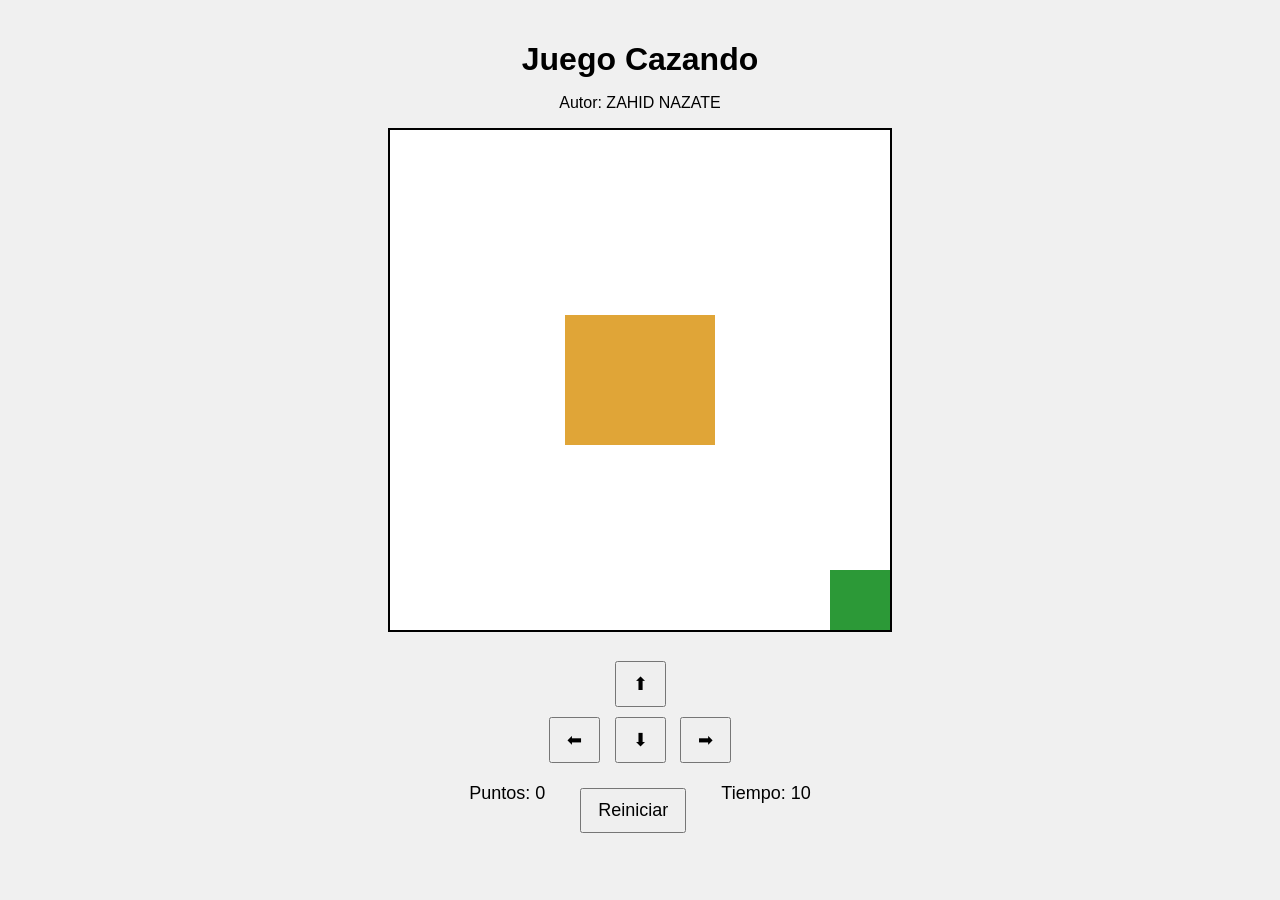
==== index.html @ 321ea27b "Cambio de nombre a html principal" ====
<!DOCTYPE html>
<html>

<head>
  <title>Juego Cazando</title>
  <link rel="stylesheet" href="cazando.css" />
</head>

<body onload = "iniciarJuego()">

  <h1>Juego Cazando</h1>
  <p>Autor: ZAHID NAZATE</p>
  <canvas id="areaJuego" width="500" height="500"></canvas>


  <div class="controles">
    <button onclick="moverArriba()">⬆</button>
    <br>
    <button onclick="moverIzquierda()">⬅</button>
    <button onclick="moverAbajo()">⬇</button>
    <button onclick="moverDerecha()">➡</button>
  </div>


  <div class="panel">
    <span>Puntos: <span id="puntos">0</span></span>
    <button onclick="reiniciar()">Reiniciar</button>
    <span>Tiempo: <span id="tiempo">10</span></span>
  </div>

  <p id="mensaje"></p>

  <script src="cazando.js"></script>
  <script src="utilitarios.js"></script>
</body>

</html>
---- cazando.css ----
body {
  text-align: center;
  font-family: Arial, sans-serif;
  background: #f0f0f0;
  margin: 0;
  padding: 20px;
}

h1 {
  margin-bottom: 5px;
}

.panel {
  margin: 15px 0;
  font-size: 18px;
  display: flex;
  justify-content: center;
  gap: 30px;
}

canvas {
  background: white;
  border: 2px solid black;
}

.controles {
  margin-top: 20px;
}

button {
  margin: 5px;
  padding: 10px 16px;
  font-size: 18px;
  cursor: pointer;
}

#mensaje {
  font-size: 20px;
  font-weight: bold;
  color: darkred;
  margin-top: 15px;
}
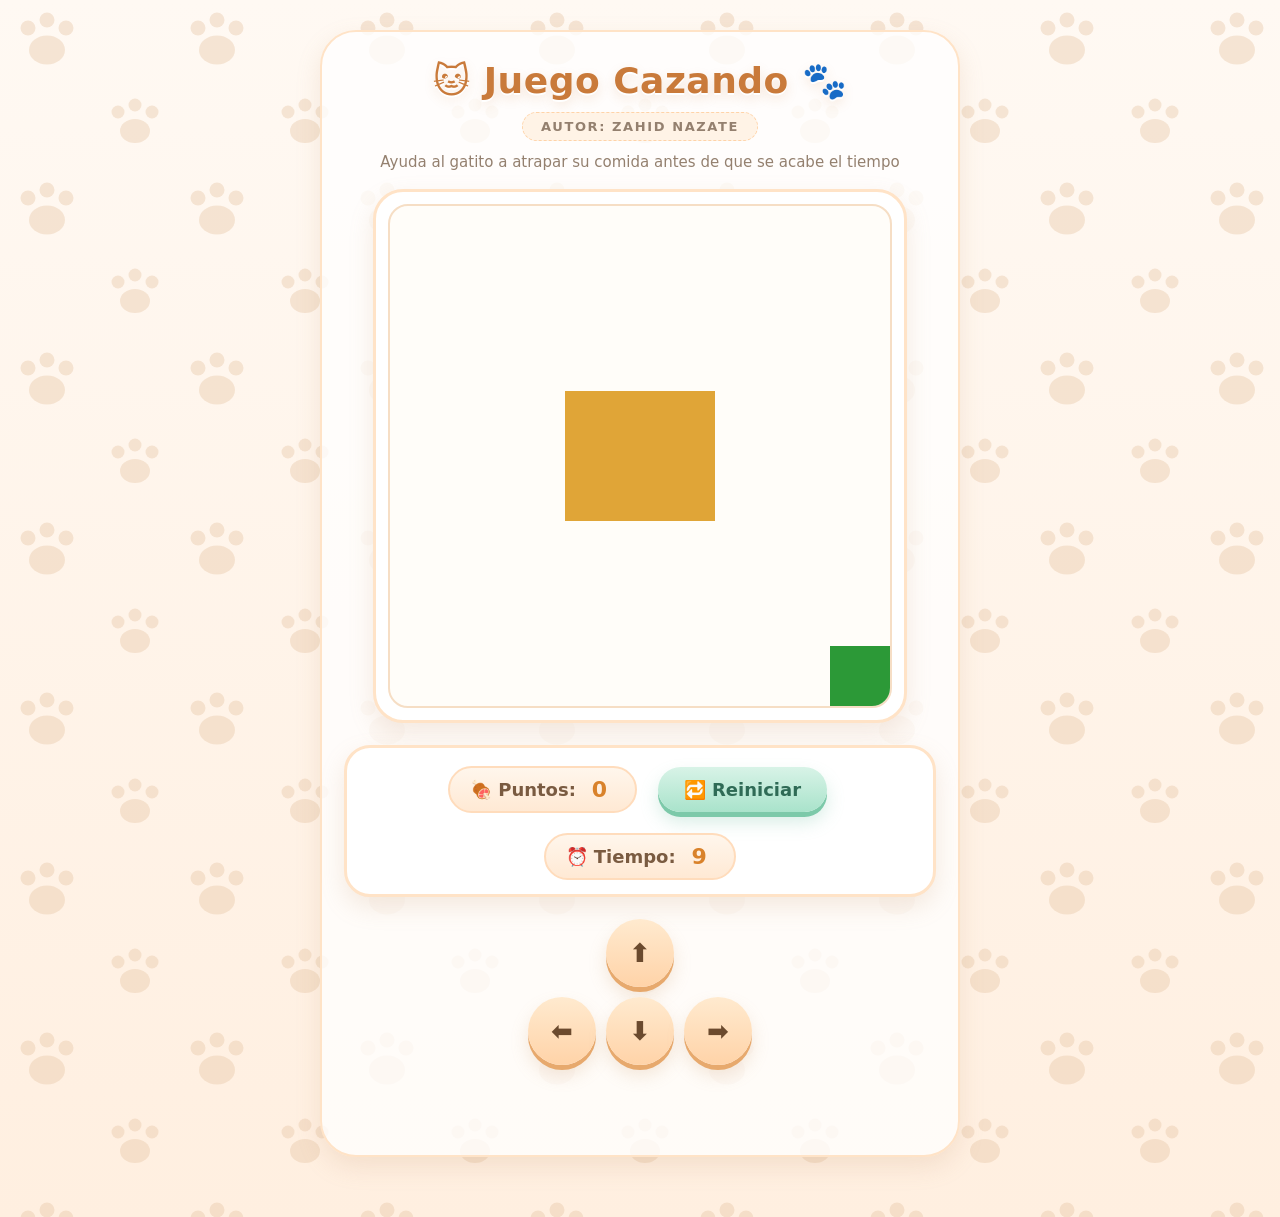
==== commit edb04c71: "Mejora visual 1 con IA" ====
--- a/index.html
+++ b/index.html
@@ -1,34 +1,44 @@
 <!DOCTYPE html>
-<html>
+<html lang="es">
 
 <head>
+  <meta charset="UTF-8" />
+  <meta name="viewport" content="width=device-width, initial-scale=1.0" />
   <title>Juego Cazando</title>
   <link rel="stylesheet" href="cazando.css" />
 </head>
 
-<body onload = "iniciarJuego()">
+<body onload="iniciarJuego()">
 
-  <h1>Juego Cazando</h1>
-  <p>Autor: ZAHID NAZATE</p>
-  <canvas id="areaJuego" width="500" height="500"></canvas>
+  <main class="contenedor">
 
+    <header class="encabezado">
+      <h1>🐱 Juego Cazando 🐾</h1>
+      <p class="autor">Autor: ZAHID NAZATE</p>
+      <p class="subtitulo">Ayuda al gatito a atrapar su comida antes de que se acabe el tiempo</p>
+    </header>
 
-  <div class="controles">
-    <button onclick="moverArriba()">⬆</button>
-    <br>
-    <button onclick="moverIzquierda()">⬅</button>
-    <button onclick="moverAbajo()">⬇</button>
-    <button onclick="moverDerecha()">➡</button>
-  </div>
+    <section class="zona-juego">
+      <canvas id="areaJuego" width="500" height="500"></canvas>
+    </section>
 
+    <div class="panel">
+      <span class="marcador">🍖 Puntos: <span id="puntos">0</span></span>
+      <button class="boton-reiniciar" onclick="reiniciar()">🔁 Reiniciar</button>
+      <span class="marcador">⏰ Tiempo: <span id="tiempo">10</span></span>
+    </div>
 
-  <div class="panel">
-    <span>Puntos: <span id="puntos">0</span></span>
-    <button onclick="reiniciar()">Reiniciar</button>
-    <span>Tiempo: <span id="tiempo">10</span></span>
-  </div>
+    <div class="controles">
+      <button class="boton-flecha" onclick="moverArriba()">⬆</button>
+      <br>
+      <button class="boton-flecha" onclick="moverIzquierda()">⬅</button>
+      <button class="boton-flecha" onclick="moverAbajo()">⬇</button>
+      <button class="boton-flecha" onclick="moverDerecha()">➡</button>
+    </div>
 
-  <p id="mensaje"></p>
+    <p id="mensaje"></p>
+
+  </main>
 
   <script src="cazando.js"></script>
   <script src="utilitarios.js"></script>
--- a/cazando.css
+++ b/cazando.css
@@ -1,42 +1,290 @@
+/* =========================================================
+   Juego Cazando — Identidad visual "mascotas"
+   Paleta clara: crema, melocotón, menta y coral suave
+   ========================================================= */
+
+:root {
+  --fondo: #FFF9F3;
+  --fondo-2: #FFEFE0;
+  --blanco: #FFFFFF;
+  --crema-borde: #FFE3C7;
+  --melocoton: #FFD3A8;
+  --naranja: #F2A35E;
+  --naranja-osc: #D9822B;
+  --menta: #C9EEDD;
+  --menta-osc: #63BE9B;
+  --texto: #5B4636;
+  --texto-suave: #94806F;
+  --coral: #E4694F;
+  --sombra-suave: 0 10px 24px rgba(196, 152, 110, .18);
+  --sombra-boton: 0 10px 18px rgba(200, 150, 100, .22);
+}
+
+* {
+  box-sizing: border-box;
+}
+
 body {
+  margin: 0;
+  padding: 30px 16px 60px;
+  min-height: 100vh;
   text-align: center;
-  font-family: Arial, sans-serif;
-  background: #f0f0f0;
+  font-family: "Trebuchet MS", "Segoe UI", system-ui, -apple-system, sans-serif;
+  color: var(--texto);
+  background-color: var(--fondo);
+  background-image:
+    url("data:image/svg+xml,%3Csvg xmlns='http://www.w3.org/2000/svg' width='170' height='170' viewBox='0 0 170 170'%3E%3Cg fill='%23E7C6A4' fill-opacity='0.4'%3E%3Ccircle cx='28' cy='28' r='7.5'/%3E%3Ccircle cx='47' cy='20' r='7.5'/%3E%3Ccircle cx='66' cy='28' r='7.5'/%3E%3Cellipse cx='47' cy='50' rx='18' ry='14.5'/%3E%3Ccircle cx='118' cy='112' r='6.5'/%3E%3Ccircle cx='135' cy='105' r='6.5'/%3E%3Ccircle cx='152' cy='112' r='6.5'/%3E%3Cellipse cx='135' cy='131' rx='15' ry='12'/%3E%3C/g%3E%3C/svg%3E"),
+    linear-gradient(180deg, #FFF9F3 0%, #FFEFE0 100%);
+  background-repeat: repeat, no-repeat;
+  background-size: 170px 170px, cover;
+}
+
+/* ---------- Tarjeta contenedora ---------- */
+.contenedor {
+  max-width: 640px;
+  margin: 0 auto;
+  padding: 28px 22px 34px;
+  background: rgba(255, 255, 255, .78);
+  border: 2px solid var(--crema-borde);
+  border-radius: 36px;
+  box-shadow: var(--sombra-suave);
+}
+
+/* ---------- Encabezado ---------- */
+.encabezado {
+  margin-bottom: 4px;
+}
+
+h1 {
+  margin: 0 0 10px;
+  font-size: clamp(26px, 5vw, 36px);
+  letter-spacing: .5px;
+  color: #C97A3A;
+  text-shadow: 0 2px 0 #FFFFFF, 0 5px 12px rgba(201, 122, 58, .18);
+}
+
+.autor {
+  display: inline-block;
   margin: 0;
-  padding: 20px;
-}
-
-h1 {
-  margin-bottom: 5px;
-}
-
+  padding: 6px 18px;
+  font-size: 13px;
+  font-weight: bold;
+  letter-spacing: 1.6px;
+  text-transform: uppercase;
+  color: var(--texto-suave);
+  background: #FFF3E6;
+  border: 1.5px dashed var(--melocoton);
+  border-radius: 999px;
+}
+
+.subtitulo {
+  margin: 12px 0 0;
+  font-size: 15px;
+  color: var(--texto-suave);
+}
+
+/* ---------- Zona de juego ---------- */
+.zona-juego {
+  width: fit-content;
+  max-width: 100%;
+  margin: 18px auto 0;
+  padding: 12px;
+  line-height: 0;
+  background: var(--blanco);
+  border: 3px solid var(--crema-borde);
+  border-radius: 30px;
+  box-shadow: var(--sombra-suave);
+}
+
+canvas {
+  display: block;
+  max-width: 100%;
+  height: auto;
+  background: #FFFDF9;
+  border: 2px solid #F6DEC5;
+  border-radius: 20px;
+}
+
+/* ---------- Panel de puntos / tiempo ---------- */
 .panel {
-  margin: 15px 0;
+  display: flex;
+  flex-wrap: wrap;
+  align-items: center;
+  justify-content: center;
+  gap: 16px;
+  margin: 22px auto 0;
+  padding: 14px 18px;
   font-size: 18px;
-  display: flex;
-  justify-content: center;
-  gap: 30px;
-}
-
-canvas {
-  background: white;
-  border: 2px solid black;
-}
-
-.controles {
-  margin-top: 20px;
-}
-
+  background: var(--blanco);
+  border: 3px solid var(--crema-borde);
+  border-radius: 26px;
+  box-shadow: var(--sombra-suave);
+}
+
+.marcador {
+  display: inline-flex;
+  align-items: center;
+  gap: 8px;
+  padding: 9px 20px;
+  font-weight: bold;
+  color: #7A5B41;
+  background: linear-gradient(180deg, #FFF6EC, #FFE9D4);
+  border: 2px solid #FFDCBC;
+  border-radius: 999px;
+}
+
+#puntos,
+#tiempo {
+  display: inline-block;
+  min-width: 1.4em;
+  font-size: 22px;
+  color: var(--naranja-osc);
+}
+
+/* ---------- Botones ---------- */
 button {
   margin: 5px;
   padding: 10px 16px;
+  font-family: inherit;
   font-size: 18px;
+  font-weight: bold;
+  color: #6B4A2E;
   cursor: pointer;
-}
-
+  border: none;
+  border-radius: 18px;
+  background: linear-gradient(180deg, #FFE6C6, #FFCE9A);
+  box-shadow: 0 5px 0 #E7A96D, var(--sombra-boton);
+  transition: transform .12s ease, box-shadow .12s ease, filter .12s ease;
+}
+
+button:hover {
+  filter: brightness(1.04);
+  transform: translateY(-2px);
+}
+
+button:active {
+  transform: translateY(3px);
+  box-shadow: 0 2px 0 #E7A96D, 0 4px 8px rgba(200, 150, 100, .2);
+}
+
+button:focus-visible {
+  outline: 3px dashed var(--menta-osc);
+  outline-offset: 3px;
+}
+
+/* Botón reiniciar (menta) */
+.boton-reiniciar {
+  padding: 12px 26px;
+  color: #2F6B56;
+  border-radius: 999px;
+  background: linear-gradient(180deg, #D8F3E7, #A9E3CB);
+  box-shadow: 0 5px 0 #7CC9A9, 0 10px 18px rgba(110, 190, 160, .28);
+}
+
+.boton-reiniciar:active {
+  box-shadow: 0 2px 0 #7CC9A9, 0 4px 8px rgba(110, 190, 160, .25);
+}
+
+/* ---------- Controles en forma de cruz ---------- */
+.controles {
+  display: grid;
+  grid-template-columns: repeat(3, 68px);
+  justify-content: center;
+  gap: 10px;
+  margin-top: 22px;
+}
+
+.controles br {
+  display: none;
+}
+
+.controles button:nth-of-type(1) { grid-column: 2; grid-row: 1; }
+.controles button:nth-of-type(2) { grid-column: 1; grid-row: 2; }
+.controles button:nth-of-type(3) { grid-column: 2; grid-row: 2; }
+.controles button:nth-of-type(4) { grid-column: 3; grid-row: 2; }
+
+.boton-flecha {
+  width: 68px;
+  height: 68px;
+  margin: 0;
+  padding: 0;
+  font-size: 26px;
+  line-height: 1;
+  border-radius: 50%;
+  background: linear-gradient(180deg, #FFEACF, #FFD3A8);
+}
+
+/* ---------- Mensaje del juego ---------- */
 #mensaje {
-  font-size: 20px;
-  font-weight: bold;
-  color: darkred;
-  margin-top: 15px;
+  min-height: 34px;
+  margin: 22px 0 0;
+  font-size: 22px;
+  font-weight: bold;
+  letter-spacing: .5px;
+  color: var(--coral);
+}
+
+#mensaje:not(:empty) {
+  display: inline-block;
+  padding: 10px 26px;
+  background: #FFF1E8;
+  border: 2px dashed #FFC49B;
+  border-radius: 999px;
+  box-shadow: 0 6px 16px rgba(230, 150, 110, .18);
+  animation: aparecer .35s ease-out;
+}
+
+@keyframes aparecer {
+  from { opacity: 0; transform: scale(.9); }
+  to   { opacity: 1; transform: scale(1); }
+}
+
+/* ---------- Adaptación a móviles ---------- */
+@media (max-width: 520px) {
+  body {
+    padding: 16px 10px 40px;
+  }
+
+  .contenedor {
+    padding: 20px 14px 26px;
+    border-radius: 28px;
+  }
+
+  .panel {
+    gap: 10px;
+    padding: 12px;
+    font-size: 16px;
+  }
+
+  .marcador {
+    padding: 7px 14px;
+  }
+
+  #puntos,
+  #tiempo {
+    font-size: 19px;
+  }
+
+  .controles {
+    grid-template-columns: repeat(3, 60px);
+    gap: 8px;
+  }
+
+  .boton-flecha {
+    width: 60px;
+    height: 60px;
+    font-size: 22px;
+  }
+
+  #mensaje {
+    font-size: 19px;
+  }
+}
+
+/* ---------- Accesibilidad: menos movimiento ---------- */
+@media (prefers-reduced-motion: reduce) {
+  * {
+    animation: none !important;
+    transition: none !important;
+  }
 }
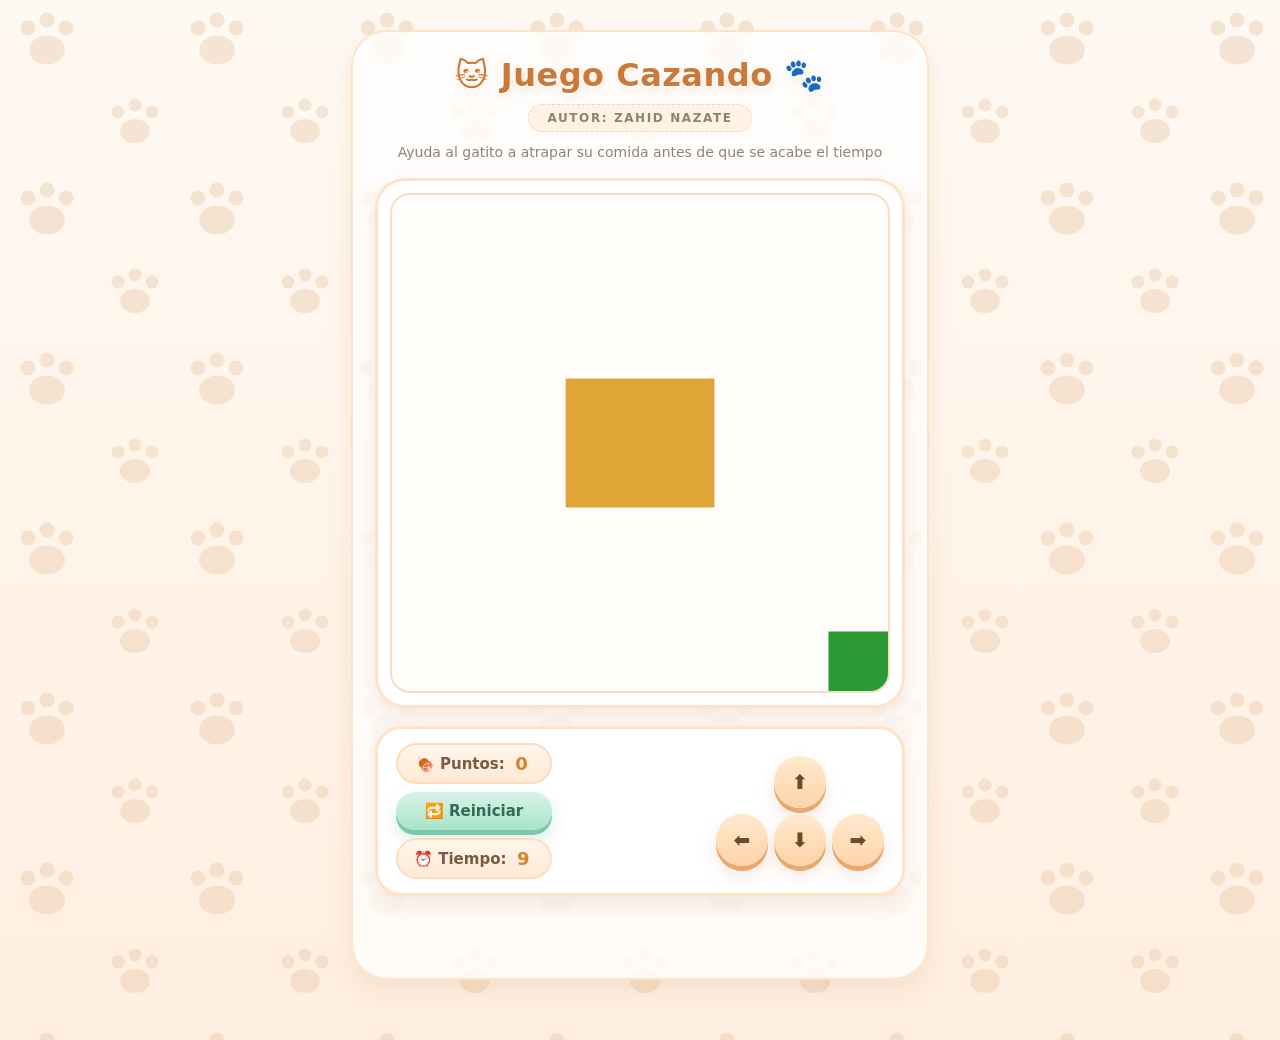
==== commit 97ea60f6: "Mejora distribución de botones" ====
--- a/index.html
+++ b/index.html
@@ -22,18 +22,23 @@
       <canvas id="areaJuego" width="500" height="500"></canvas>
     </section>
 
-    <div class="panel">
-      <span class="marcador">🍖 Puntos: <span id="puntos">0</span></span>
-      <button class="boton-reiniciar" onclick="reiniciar()">🔁 Reiniciar</button>
-      <span class="marcador">⏰ Tiempo: <span id="tiempo">10</span></span>
-    </div>
+    <!-- Barra única: panel (columna vertical) a la izquierda, controles a la derecha -->
+    <div class="barra-controles">
 
-    <div class="controles">
-      <button class="boton-flecha" onclick="moverArriba()">⬆</button>
-      <br>
-      <button class="boton-flecha" onclick="moverIzquierda()">⬅</button>
-      <button class="boton-flecha" onclick="moverAbajo()">⬇</button>
-      <button class="boton-flecha" onclick="moverDerecha()">➡</button>
+      <div class="panel">
+        <span class="marcador">🍖 Puntos: <span id="puntos">0</span></span>
+        <button class="boton-reiniciar" onclick="reiniciar()">🔁 Reiniciar</button>
+        <span class="marcador">⏰ Tiempo: <span id="tiempo">10</span></span>
+      </div>
+
+      <div class="controles">
+        <button class="boton-flecha" onclick="moverArriba()">⬆</button>
+        <br>
+        <button class="boton-flecha" onclick="moverIzquierda()">⬅</button>
+        <button class="boton-flecha" onclick="moverAbajo()">⬇</button>
+        <button class="boton-flecha" onclick="moverDerecha()">➡</button>
+      </div>
+
     </div>
 
     <p id="mensaje"></p>
--- a/cazando.css
+++ b/cazando.css
@@ -39,11 +39,15 @@
   background-size: 170px 170px, cover;
 }
 
-/* ---------- Tarjeta contenedora ---------- */
+/* ---------- Tarjeta contenedora ----------
+   El ancho se calcula para que coincida EXACTAMENTE con el ancho exterior
+   de la zona de juego (canvas 500 + padding 12*2 + borde 3*2 = 530px).
+   Con padding 22px y borde 2px por lado => 530 + 44 + 4 = 578px. */
 .contenedor {
-  max-width: 640px;
+  width: 100%;
+  max-width: 578px;
   margin: 0 auto;
-  padding: 28px 22px 34px;
+  padding: 24px 22px 30px;
   background: rgba(255, 255, 255, .78);
   border: 2px solid var(--crema-borde);
   border-radius: 36px;
@@ -57,7 +61,7 @@
 
 h1 {
   margin: 0 0 10px;
-  font-size: clamp(26px, 5vw, 36px);
+  font-size: clamp(24px, 5vw, 32px);
   letter-spacing: .5px;
   color: #C97A3A;
   text-shadow: 0 2px 0 #FFFFFF, 0 5px 12px rgba(201, 122, 58, .18);
@@ -67,7 +71,7 @@
   display: inline-block;
   margin: 0;
   padding: 6px 18px;
-  font-size: 13px;
+  font-size: 12px;
   font-weight: bold;
   letter-spacing: 1.6px;
   text-transform: uppercase;
@@ -79,11 +83,11 @@
 
 .subtitulo {
   margin: 12px 0 0;
-  font-size: 15px;
+  font-size: 14px;
   color: var(--texto-suave);
 }
 
-/* ---------- Zona de juego ---------- */
+/* ---------- Zona de juego (referencia de ancho) ---------- */
 .zona-juego {
   width: fit-content;
   max-width: 100%;
@@ -98,6 +102,7 @@
 
 canvas {
   display: block;
+  width: 500px;
   max-width: 100%;
   height: auto;
   background: #FFFDF9;
@@ -105,48 +110,62 @@
   border-radius: 20px;
 }
 
-/* ---------- Panel de puntos / tiempo ---------- */
-.panel {
+/* ---------- Barra única de controles (mismo ancho que el canvas) ---------- */
+.barra-controles {
   display: flex;
-  flex-wrap: wrap;
   align-items: center;
-  justify-content: center;
-  gap: 16px;
-  margin: 22px auto 0;
+  justify-content: space-between;
+  gap: 18px;
+  width: 100%;
+  margin: 18px auto 0;
   padding: 14px 18px;
-  font-size: 18px;
   background: var(--blanco);
   border: 3px solid var(--crema-borde);
   border-radius: 26px;
   box-shadow: var(--sombra-suave);
 }
 
+/* Panel (izquierda): puntos, reiniciar y tiempo en COLUMNA VERTICAL */
+.panel {
+  display: flex;
+  flex-direction: column;
+  align-items: stretch;
+  justify-content: center;
+  gap: 8px;
+  flex: 0 1 auto;
+  margin: 0;
+  padding: 0;
+  font-size: 15px;
+}
+
 .marcador {
   display: inline-flex;
   align-items: center;
-  gap: 8px;
-  padding: 9px 20px;
+  justify-content: center;
+  gap: 6px;
+  padding: 8px 16px;
   font-weight: bold;
   color: #7A5B41;
   background: linear-gradient(180deg, #FFF6EC, #FFE9D4);
   border: 2px solid #FFDCBC;
   border-radius: 999px;
+  white-space: nowrap;
 }
 
 #puntos,
 #tiempo {
   display: inline-block;
-  min-width: 1.4em;
-  font-size: 22px;
+  min-width: 1.2em;
+  font-size: 18px;
   color: var(--naranja-osc);
 }
 
 /* ---------- Botones ---------- */
 button {
-  margin: 5px;
-  padding: 10px 16px;
+  margin: 0;
+  padding: 9px 16px;
   font-family: inherit;
-  font-size: 18px;
+  font-size: 15px;
   font-weight: bold;
   color: #6B4A2E;
   cursor: pointer;
@@ -174,7 +193,7 @@
 
 /* Botón reiniciar (menta) */
 .boton-reiniciar {
-  padding: 12px 26px;
+  padding: 10px 18px;
   color: #2F6B56;
   border-radius: 999px;
   background: linear-gradient(180deg, #D8F3E7, #A9E3CB);
@@ -185,13 +204,14 @@
   box-shadow: 0 2px 0 #7CC9A9, 0 4px 8px rgba(110, 190, 160, .25);
 }
 
-/* ---------- Controles en forma de cruz ---------- */
+/* ---------- Pad de movimiento (derecha) en forma de cruz ---------- */
 .controles {
+  flex: 0 0 auto;
   display: grid;
-  grid-template-columns: repeat(3, 68px);
-  justify-content: center;
-  gap: 10px;
-  margin-top: 22px;
+  grid-template-columns: repeat(3, 52px);
+  grid-auto-rows: 52px;
+  gap: 6px;
+  margin: 0;
 }
 
 .controles br {
@@ -204,11 +224,10 @@
 .controles button:nth-of-type(4) { grid-column: 3; grid-row: 2; }
 
 .boton-flecha {
-  width: 68px;
-  height: 68px;
-  margin: 0;
+  width: 52px;
+  height: 52px;
   padding: 0;
-  font-size: 26px;
+  font-size: 20px;
   line-height: 1;
   border-radius: 50%;
   background: linear-gradient(180deg, #FFEACF, #FFD3A8);
@@ -217,8 +236,8 @@
 /* ---------- Mensaje del juego ---------- */
 #mensaje {
   min-height: 34px;
-  margin: 22px 0 0;
-  font-size: 22px;
+  margin: 18px 0 0;
+  font-size: 20px;
   font-weight: bold;
   letter-spacing: .5px;
   color: var(--coral);
@@ -239,6 +258,22 @@
   to   { opacity: 1; transform: scale(1); }
 }
 
+/* ---------- Adaptación a pantallas medianas ----------
+   Si el contenedor no cabe completo, la barra pasa a columna centrada. */
+@media (max-width: 600px) {
+  .barra-controles {
+    flex-direction: column;
+    align-items: center;
+    gap: 16px;
+    padding: 16px;
+  }
+
+  .panel {
+    width: 100%;
+    max-width: 240px;
+  }
+}
+
 /* ---------- Adaptación a móviles ---------- */
 @media (max-width: 520px) {
   body {
@@ -250,34 +285,35 @@
     border-radius: 28px;
   }
 
-  .panel {
-    gap: 10px;
-    padding: 12px;
-    font-size: 16px;
-  }
-
   .marcador {
     padding: 7px 14px;
+    font-size: 14px;
   }
 
   #puntos,
   #tiempo {
+    font-size: 17px;
+  }
+
+  .boton-reiniciar {
+    font-size: 14px;
+    padding: 9px 16px;
+  }
+
+  .controles {
+    grid-template-columns: repeat(3, 50px);
+    grid-auto-rows: 50px;
+    gap: 6px;
+  }
+
+  .boton-flecha {
+    width: 50px;
+    height: 50px;
     font-size: 19px;
   }
 
-  .controles {
-    grid-template-columns: repeat(3, 60px);
-    gap: 8px;
-  }
-
-  .boton-flecha {
-    width: 60px;
-    height: 60px;
-    font-size: 22px;
-  }
-
   #mensaje {
-    font-size: 19px;
+    font-size: 18px;
   }
 }
 
